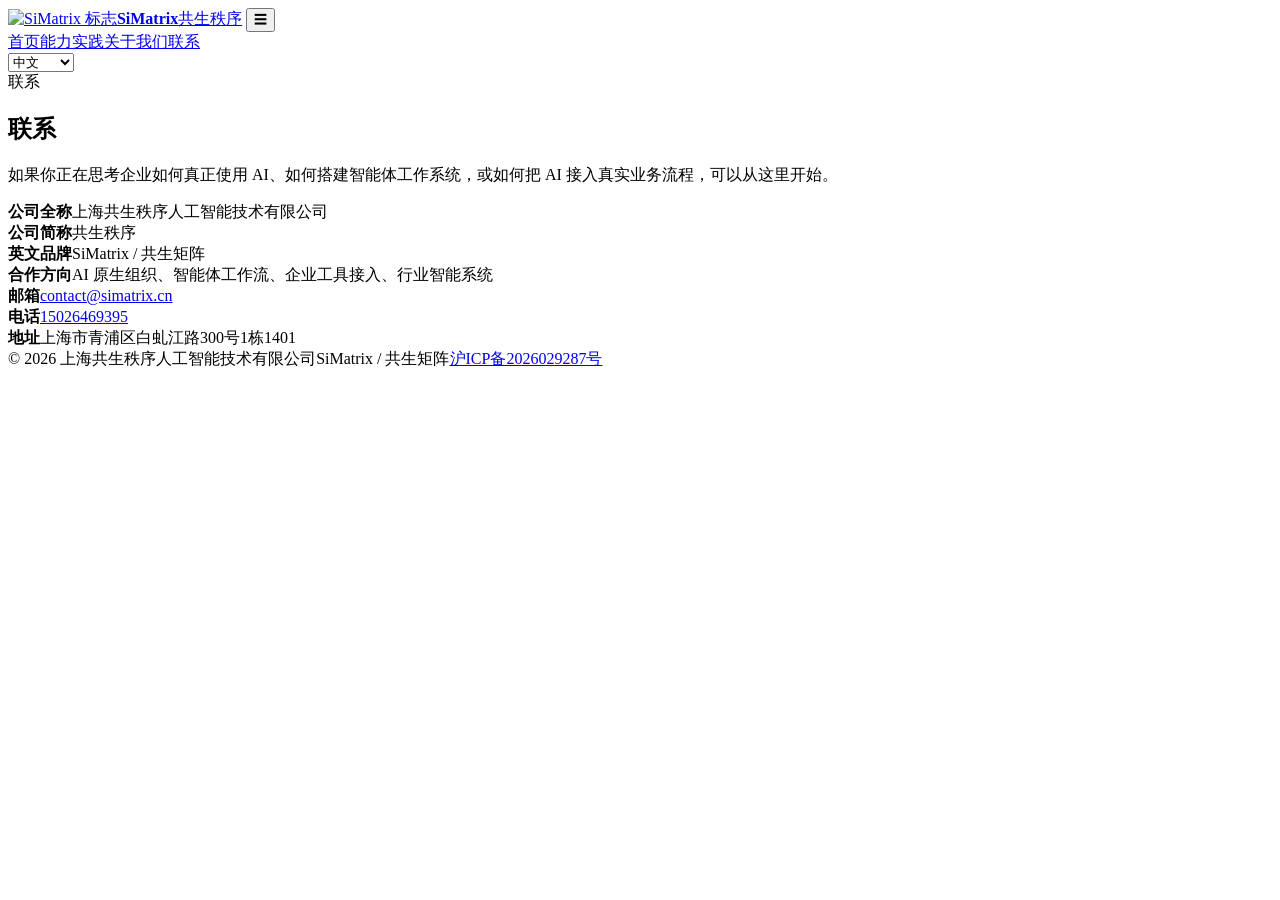
==== contact.html @ 41f36d3b "feat: unify SiMatrix brand and four-language localization" ====
<!doctype html>
<html lang="zh-CN">
<head>
  <meta charset="utf-8">
  <meta name="viewport" content="width=device-width, initial-scale=1">
  <title>联系 | SiMatrix 共生秩序</title>
  <meta name="description" content="联系上海共生秩序人工智能技术有限公司，了解 AI 原生组织、智能体工作流和企业智能系统合作。">
  <link rel="stylesheet" href="styles.css">
</head>
<body>
  <header class="site-header">
    <nav class="nav" aria-label="主导航">
      <a class="brand" href="index.html"><img class="brand-mark" src="assets/simatrix-logo.png" alt="SiMatrix 标志"><span class="brand-name"><strong>SiMatrix</strong><span>共生秩序</span></span></a>
      <button class="nav-toggle" type="button" aria-label="打开导航" aria-expanded="false">☰</button>
      <div class="nav-links"><a href="index.html">首页</a><a href="capabilities.html">能力</a><a href="work.html">实践</a><a href="about.html">关于我们</a><a class="active" href="contact.html">联系</a><div class="lang-switch" aria-label="语言切换"><select aria-label="语言切换"><option value="zh">中文</option><option value="en">English</option><option value="ja">日本語</option><option value="ko">한국어</option></select></div></div>
    </nav>
  </header>

  <main>
    <section class="page-hero contact-hero">
      <div class="section-inner">
        <div class="eyebrow">联系</div>
        <h1>联系</h1>
        <p>如果你正在思考企业如何真正使用 AI、如何搭建智能体工作系统，或如何把 AI 接入真实业务流程，可以从这里开始。</p>
      </div>
    </section>

    <section class="section" id="contact">
      <div class="section-inner contact-panel">
        <div class="info-list">
          <div class="info-line"><strong>公司全称</strong><span>上海共生秩序人工智能技术有限公司</span></div>
          <div class="info-line"><strong>公司简称</strong><span>共生秩序</span></div>
          <div class="info-line"><strong>英文品牌</strong><span>SiMatrix / 共生矩阵</span></div>
          <div class="info-line"><strong>合作方向</strong><span>AI 原生组织、智能体工作流、企业工具接入、行业智能系统</span></div>
          <div class="info-line"><strong>邮箱</strong><span><a href="mailto:contact@simatrix.cn">contact@simatrix.cn</a></span></div>
          <div class="info-line"><strong>电话</strong><span><a href="tel:+8615026469395">15026469395</a></span></div>
          <div class="info-line"><strong>地址</strong><span>上海市青浦区白虬江路300号1栋1401</span></div>
        </div>
      </div>
    </section>
  </main>

  <footer class="site-footer"><div class="footer-inner"><span class="footer-copyright">© 2026 上海共生秩序人工智能技术有限公司</span><span class="footer-tagline">SiMatrix / 共生矩阵</span><a class="icp-link" href="https://beian.miit.gov.cn/" target="_blank" rel="noopener noreferrer">沪ICP备2026029287号</a></div></footer>
  <script src="script.js?v=20260901-i18n"></script>
</body>
</html>
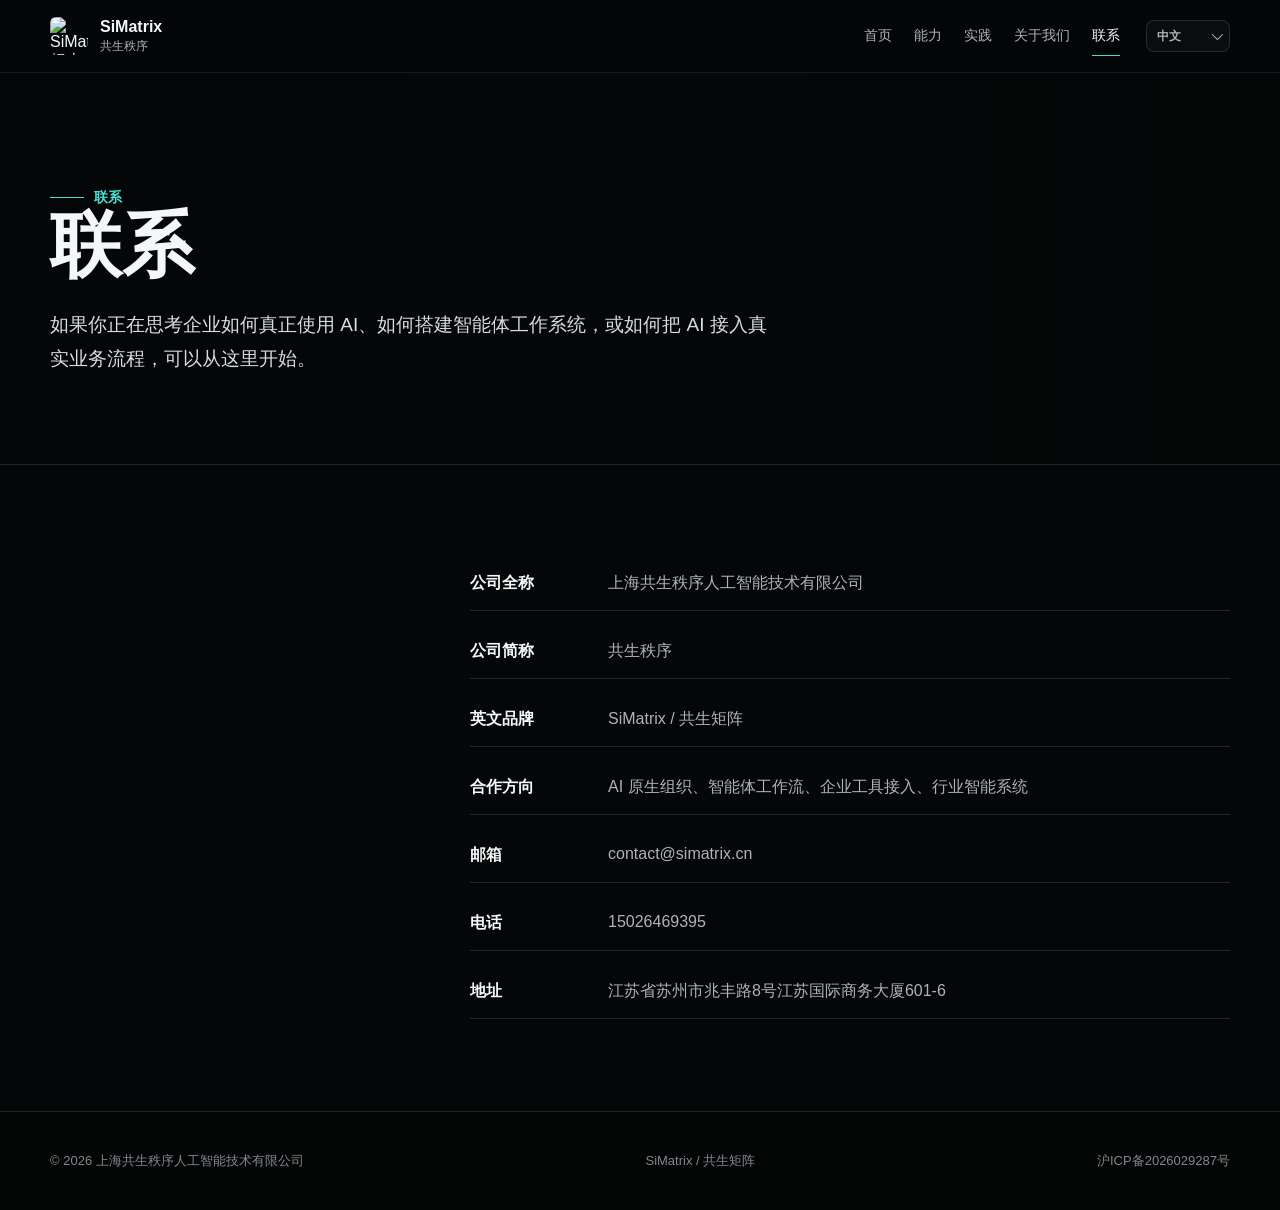
==== commit b33f8674: "发布技术顾问介绍与公司最新地址 同步本地已验证版本：新增资深技术顾问板块，更新四语公司地址，并保留响应式与多语言支持。" ====
--- a/contact.html
+++ b/contact.html
@@ -5,6 +5,7 @@
   <meta name="viewport" content="width=device-width, initial-scale=1">
   <title>联系 | SiMatrix 共生秩序</title>
   <meta name="description" content="联系上海共生秩序人工智能技术有限公司，了解 AI 原生组织、智能体工作流和企业智能系统合作。">
+  <link rel="icon" href="assets/simatrix-logo.png">
   <link rel="stylesheet" href="styles.css">
 </head>
 <body>
@@ -34,13 +35,13 @@
           <div class="info-line"><strong>合作方向</strong><span>AI 原生组织、智能体工作流、企业工具接入、行业智能系统</span></div>
           <div class="info-line"><strong>邮箱</strong><span><a href="mailto:contact@simatrix.cn">contact@simatrix.cn</a></span></div>
           <div class="info-line"><strong>电话</strong><span><a href="tel:+8615026469395">15026469395</a></span></div>
-          <div class="info-line"><strong>地址</strong><span>上海市青浦区白虬江路300号1栋1401</span></div>
+          <div class="info-line"><strong>地址</strong><span>江苏省苏州市兆丰路8号江苏国际商务大厦601-6</span></div>
         </div>
       </div>
     </section>
   </main>
 
   <footer class="site-footer"><div class="footer-inner"><span class="footer-copyright">© 2026 上海共生秩序人工智能技术有限公司</span><span class="footer-tagline">SiMatrix / 共生矩阵</span><a class="icp-link" href="https://beian.miit.gov.cn/" target="_blank" rel="noopener noreferrer">沪ICP备2026029287号</a></div></footer>
-  <script src="script.js?v=20260901-i18n"></script>
+  <script src="script.js?v=20260919-address"></script>
 </body>
 </html>
--- a/styles.css
+++ b/styles.css
@@ -0,0 +1,699 @@
+:root {
+  color-scheme: dark;
+  --bg: #050607;
+  --bg-soft: #0d1113;
+  --panel: #11171a;
+  --panel-line: #263036;
+  --text: #f4f7f7;
+  --muted: #aab5b8;
+  --subtle: #7d8b90;
+  --cyan: #45e0d3;
+  --silver: #d7dcde;
+  --warm: #c7bba4;
+  --line: rgba(255, 255, 255, 0.12);
+  --max: 1180px;
+  font-family: Inter, "SF Pro Display", "PingFang SC", "Microsoft YaHei", Arial, sans-serif;
+}
+
+* {
+  box-sizing: border-box;
+}
+
+html {
+  scroll-behavior: smooth;
+}
+
+#about,
+#contact {
+  scroll-margin-top: 72px;
+}
+
+body {
+  margin: 0;
+  background: var(--bg);
+  color: var(--text);
+}
+
+a {
+  color: inherit;
+  text-decoration: none;
+}
+
+img {
+  max-width: 100%;
+  display: block;
+}
+
+.site-header {
+  position: fixed;
+  inset: 0 0 auto 0;
+  z-index: 20;
+  border-bottom: 1px solid rgba(255, 255, 255, 0.08);
+  background: rgba(5, 6, 7, 0.78);
+  backdrop-filter: blur(18px);
+}
+
+.nav {
+  width: min(var(--max), calc(100% - 40px));
+  margin: 0 auto;
+  min-height: 72px;
+  display: flex;
+  align-items: center;
+  justify-content: space-between;
+  gap: 24px;
+}
+
+.brand {
+  display: flex;
+  align-items: center;
+  gap: 12px;
+  min-width: 0;
+}
+
+.brand-mark {
+  width: 38px;
+  height: 38px;
+  object-fit: cover;
+  border-radius: 6px;
+}
+
+.brand-name {
+  display: grid;
+  gap: 2px;
+}
+
+.brand-name strong {
+  font-size: 16px;
+  font-weight: 700;
+}
+
+.brand-name span {
+  font-size: 12px;
+  color: var(--muted);
+}
+
+.nav-links {
+  display: flex;
+  align-items: center;
+  gap: 22px;
+  color: var(--muted);
+  font-size: 14px;
+}
+
+.nav-links a {
+  padding: 10px 0;
+  border-bottom: 1px solid transparent;
+}
+
+.nav-links a:hover,
+.nav-links a.active {
+  color: var(--text);
+  border-color: var(--cyan);
+}
+
+.lang-switch {
+  position: relative;
+  display: inline-flex;
+  align-items: center;
+  margin-left: 4px;
+}
+
+.lang-switch select {
+  min-height: 32px;
+  max-width: 112px;
+  padding: 0 28px 0 10px;
+  border: 1px solid var(--line);
+  border-radius: 8px;
+  background: rgba(255, 255, 255, 0.03);
+  color: var(--muted);
+  font: inherit;
+  font-size: 12px;
+  font-weight: 650;
+  cursor: pointer;
+  appearance: none;
+}
+
+.lang-switch::after {
+  content: "";
+  position: absolute;
+  right: 10px;
+  width: 7px;
+  height: 7px;
+  border-right: 1px solid currentColor;
+  border-bottom: 1px solid currentColor;
+  color: var(--muted);
+  pointer-events: none;
+  transform: rotate(45deg) translateY(-2px);
+}
+
+.lang-switch select:hover,
+.lang-switch select:focus {
+  border-color: var(--cyan);
+  color: var(--text);
+  outline: none;
+}
+
+.nav-toggle {
+  display: none;
+  width: 42px;
+  height: 42px;
+  border: 1px solid var(--line);
+  border-radius: 8px;
+  background: transparent;
+  color: var(--text);
+  font-size: 22px;
+}
+
+.hero {
+  min-height: 92vh;
+  position: relative;
+  display: grid;
+  align-items: center;
+  overflow: hidden;
+  border-bottom: 1px solid var(--line);
+}
+
+.hero::before {
+  content: "";
+  position: absolute;
+  inset: 0;
+  background-image:
+    linear-gradient(rgba(69, 224, 211, 0.08) 1px, transparent 1px),
+    linear-gradient(90deg, rgba(69, 224, 211, 0.08) 1px, transparent 1px);
+  background-size: 72px 72px;
+  mask-image: linear-gradient(to bottom, transparent, black 18%, black 70%, transparent);
+}
+
+.hero::after {
+  content: "";
+  position: absolute;
+  inset: 72px 0 0 0;
+  background:
+    linear-gradient(90deg, rgba(5, 6, 7, 0.96) 0%, rgba(5, 6, 7, 0.74) 42%, rgba(5, 6, 7, 0.96) 100%),
+    url("assets/simatrix-logo.png") center right 10% / min(560px, 58vw) no-repeat;
+  opacity: 0.92;
+}
+
+.hero-inner {
+  position: relative;
+  z-index: 1;
+  width: min(var(--max), calc(100% - 40px));
+  margin: 88px auto 0;
+  padding: 90px 0 84px;
+}
+
+.eyebrow {
+  display: inline-flex;
+  align-items: center;
+  gap: 10px;
+  color: var(--cyan);
+  font-size: 14px;
+  font-weight: 650;
+}
+
+.eyebrow::before {
+  content: "";
+  width: 34px;
+  height: 1px;
+  background: var(--cyan);
+}
+
+h1,
+h2,
+h3,
+p {
+  margin: 0;
+}
+
+.hero h1 {
+  margin-top: 24px;
+  max-width: 760px;
+  font-size: clamp(42px, 7vw, 88px);
+  line-height: 1.02;
+  font-weight: 760;
+}
+
+.hero-copy {
+  margin-top: 28px;
+  max-width: 680px;
+  color: var(--silver);
+  font-size: clamp(17px, 2vw, 22px);
+  line-height: 1.72;
+}
+
+.hero-actions {
+  margin-top: 38px;
+  display: flex;
+  flex-wrap: wrap;
+  gap: 14px;
+}
+
+.button {
+  display: inline-flex;
+  align-items: center;
+  justify-content: center;
+  min-height: 46px;
+  padding: 0 18px;
+  border-radius: 8px;
+  border: 1px solid var(--line);
+  font-weight: 650;
+  white-space: nowrap;
+}
+
+.button.primary {
+  background: var(--cyan);
+  border-color: var(--cyan);
+  color: #02110f;
+}
+
+.button.secondary {
+  color: var(--text);
+  background: rgba(255, 255, 255, 0.04);
+}
+
+.section {
+  border-bottom: 1px solid var(--line);
+}
+
+.section-inner {
+  width: min(var(--max), calc(100% - 40px));
+  margin: 0 auto;
+  padding: 92px 0;
+}
+
+.section-head {
+  display: grid;
+  grid-template-columns: minmax(0, 0.9fr) minmax(280px, 1fr);
+  gap: 48px;
+  align-items: end;
+  margin-bottom: 44px;
+}
+
+.section-kicker {
+  color: var(--cyan);
+  font-size: 14px;
+  font-weight: 700;
+  margin-bottom: 16px;
+}
+
+.section h2 {
+  font-size: clamp(30px, 4vw, 52px);
+  line-height: 1.12;
+}
+
+.section-lead {
+  color: var(--muted);
+  font-size: 17px;
+  line-height: 1.78;
+}
+
+.band-dark {
+  background: var(--bg-soft);
+}
+
+.grid-3,
+.grid-4,
+.grid-2 {
+  display: grid;
+  gap: 18px;
+}
+
+.grid-3 {
+  grid-template-columns: repeat(3, minmax(0, 1fr));
+}
+
+.grid-4 {
+  grid-template-columns: repeat(4, minmax(0, 1fr));
+}
+
+.grid-2 {
+  grid-template-columns: repeat(2, minmax(0, 1fr));
+}
+
+.card {
+  border: 1px solid var(--panel-line);
+  border-radius: 8px;
+  background: rgba(17, 23, 26, 0.84);
+  padding: 24px;
+}
+
+.card-number {
+  color: var(--cyan);
+  font-size: 13px;
+  font-weight: 760;
+  margin-bottom: 20px;
+}
+
+.card h3 {
+  font-size: 20px;
+  line-height: 1.35;
+  margin-bottom: 14px;
+}
+
+.card p,
+.card li {
+  color: var(--muted);
+  line-height: 1.72;
+  font-size: 15px;
+}
+
+.card ul {
+  margin: 0;
+  padding-left: 18px;
+}
+
+.advisor-section {
+  background:
+    radial-gradient(circle at 78% 18%, rgba(67, 232, 207, 0.08), transparent 34%),
+    var(--bg);
+}
+
+.advisor-profile {
+  display: grid;
+  grid-template-columns: minmax(220px, 0.72fr) minmax(0, 1.5fr);
+  gap: clamp(36px, 6vw, 88px);
+  padding: 42px 0 38px;
+  border-top: 1px solid var(--cyan);
+  border-bottom: 1px solid var(--line);
+}
+
+.advisor-role {
+  color: var(--cyan);
+  font-size: 13px;
+  font-weight: 760;
+  letter-spacing: 0.08em;
+  margin-bottom: 18px;
+}
+
+.advisor-heading h3 {
+  font-size: clamp(28px, 3.2vw, 42px);
+  line-height: 1.15;
+  margin-bottom: 12px;
+}
+
+.advisor-heading p,
+.advisor-bio,
+.advisor-award,
+.advisor-metric span {
+  color: var(--muted);
+  line-height: 1.72;
+}
+
+.advisor-bio {
+  font-size: 17px;
+  max-width: 780px;
+}
+
+.advisor-metrics {
+  display: grid;
+  grid-template-columns: repeat(3, minmax(0, 1fr));
+  gap: 18px;
+  margin: 34px 0 28px;
+}
+
+.advisor-metric {
+  padding-top: 18px;
+  border-top: 1px solid var(--panel-line);
+}
+
+.advisor-metric strong {
+  display: block;
+  color: var(--text);
+  font-size: clamp(30px, 4vw, 46px);
+  line-height: 1;
+  margin-bottom: 10px;
+}
+
+.advisor-metric span {
+  display: block;
+  font-size: 14px;
+}
+
+.advisor-award {
+  font-size: 14px;
+}
+
+.capability-row {
+  display: grid;
+  grid-template-columns: 180px minmax(0, 1fr) minmax(260px, 0.72fr);
+  gap: 28px;
+  padding: 28px 0;
+  border-top: 1px solid var(--line);
+}
+
+.capability-row:last-child {
+  border-bottom: 1px solid var(--line);
+}
+
+.capability-row strong {
+  color: var(--cyan);
+  font-size: 14px;
+}
+
+.capability-row h3 {
+  font-size: 24px;
+}
+
+.capability-row p {
+  color: var(--muted);
+  line-height: 1.75;
+}
+
+.quote-band {
+  background: #e7ebe9;
+  color: #101516;
+}
+
+.quote-band .section-inner {
+  padding: 74px 0;
+}
+
+.quote {
+  max-width: 920px;
+  font-size: clamp(28px, 4.5vw, 58px);
+  line-height: 1.18;
+  font-weight: 760;
+}
+
+.quote-caption {
+  margin-top: 24px;
+  color: #4d5b5d;
+}
+
+.timeline {
+  display: grid;
+  gap: 0;
+  border-top: 1px solid var(--line);
+}
+
+.timeline-item {
+  display: grid;
+  grid-template-columns: 220px minmax(0, 1fr);
+  gap: 32px;
+  padding: 28px 0;
+  border-bottom: 1px solid var(--line);
+}
+
+.timeline-item span {
+  color: var(--cyan);
+  font-weight: 760;
+}
+
+.timeline-item p {
+  color: var(--muted);
+  line-height: 1.75;
+}
+
+.page-hero {
+  padding-top: 72px;
+  border-bottom: 1px solid var(--line);
+  background:
+    linear-gradient(90deg, rgba(5, 6, 7, 0.96), rgba(5, 6, 7, 0.82)),
+    url("assets/simatrix-logo.png") center right 12% / min(420px, 50vw) no-repeat;
+}
+
+.page-hero .section-inner {
+  padding: 112px 0 88px;
+}
+
+.page-hero h1 {
+  max-width: 800px;
+  font-size: clamp(38px, 6vw, 72px);
+  line-height: 1.08;
+}
+
+.page-hero p {
+  max-width: 720px;
+  margin-top: 24px;
+  color: var(--silver);
+  font-size: 19px;
+  line-height: 1.78;
+}
+
+.contact-panel {
+  display: block;
+}
+
+.info-list {
+  display: grid;
+  gap: 14px;
+  width: min(760px, 100%);
+  margin-left: auto;
+}
+
+.info-line {
+  display: grid;
+  grid-template-columns: 120px minmax(0, 1fr);
+  gap: 18px;
+  padding: 16px 0;
+  border-bottom: 1px solid var(--line);
+  color: var(--muted);
+}
+
+.info-line strong {
+  color: var(--text);
+}
+
+.site-footer {
+  background: #030404;
+}
+
+.footer-inner {
+  width: min(var(--max), calc(100% - 40px));
+  margin: 0 auto;
+  padding: 40px 0;
+  display: flex;
+  justify-content: space-between;
+  gap: 24px;
+  color: var(--subtle);
+  font-size: 13px;
+}
+
+.icp-link {
+  color: inherit;
+  text-decoration: none;
+}
+
+.icp-link:hover,
+.icp-link:focus-visible {
+  color: var(--text);
+  text-decoration: underline;
+}
+
+@media (max-width: 900px) {
+  .nav-links {
+    position: absolute;
+    top: 72px;
+    left: 0;
+    right: 0;
+    display: none;
+    flex-direction: column;
+    align-items: stretch;
+    gap: 0;
+    padding: 14px 20px 20px;
+    background: rgba(5, 6, 7, 0.96);
+    border-bottom: 1px solid var(--line);
+  }
+
+  .nav-links.open {
+    display: flex;
+  }
+
+  .nav-links a {
+    padding: 14px 0;
+  }
+
+  .lang-switch {
+    margin: 12px 0 0;
+    padding-top: 14px;
+    border-top: 1px solid var(--line);
+  }
+
+  .lang-switch select {
+    width: 100%;
+    max-width: none;
+  }
+
+  .nav-toggle {
+    display: inline-grid;
+    place-items: center;
+  }
+
+  .hero::after,
+  .page-hero {
+    background:
+      linear-gradient(90deg, rgba(5, 6, 7, 0.96), rgba(5, 6, 7, 0.84)),
+      url("assets/simatrix-logo.png") center 28% / min(440px, 86vw) no-repeat;
+  }
+
+  .section-head {
+    grid-template-columns: 1fr;
+  }
+
+  .grid-4,
+  .grid-3,
+  .grid-2 {
+    grid-template-columns: 1fr;
+  }
+
+  .capability-row,
+  .timeline-item,
+  .advisor-profile {
+    grid-template-columns: 1fr;
+    gap: 12px;
+  }
+
+  .advisor-heading {
+    padding-bottom: 20px;
+  }
+}
+
+@media (max-width: 560px) {
+  .nav {
+    width: min(var(--max), calc(100% - 28px));
+  }
+
+  .brand-name span {
+    display: none;
+  }
+
+  .hero-inner,
+  .section-inner,
+  .footer-inner {
+    width: min(var(--max), calc(100% - 28px));
+  }
+
+  .hero-inner {
+    padding: 72px 0 64px;
+  }
+
+  .section-inner {
+    padding: 68px 0;
+  }
+
+  .info-line {
+    grid-template-columns: 1fr;
+    gap: 6px;
+  }
+
+  .info-list {
+    margin-left: 0;
+  }
+
+  .advisor-metrics {
+    gap: 12px;
+  }
+
+  .advisor-metric strong {
+    font-size: 30px;
+  }
+
+  .advisor-metric span {
+    font-size: 12px;
+    line-height: 1.5;
+  }
+
+  .footer-inner {
+    flex-direction: column;
+  }
+}
